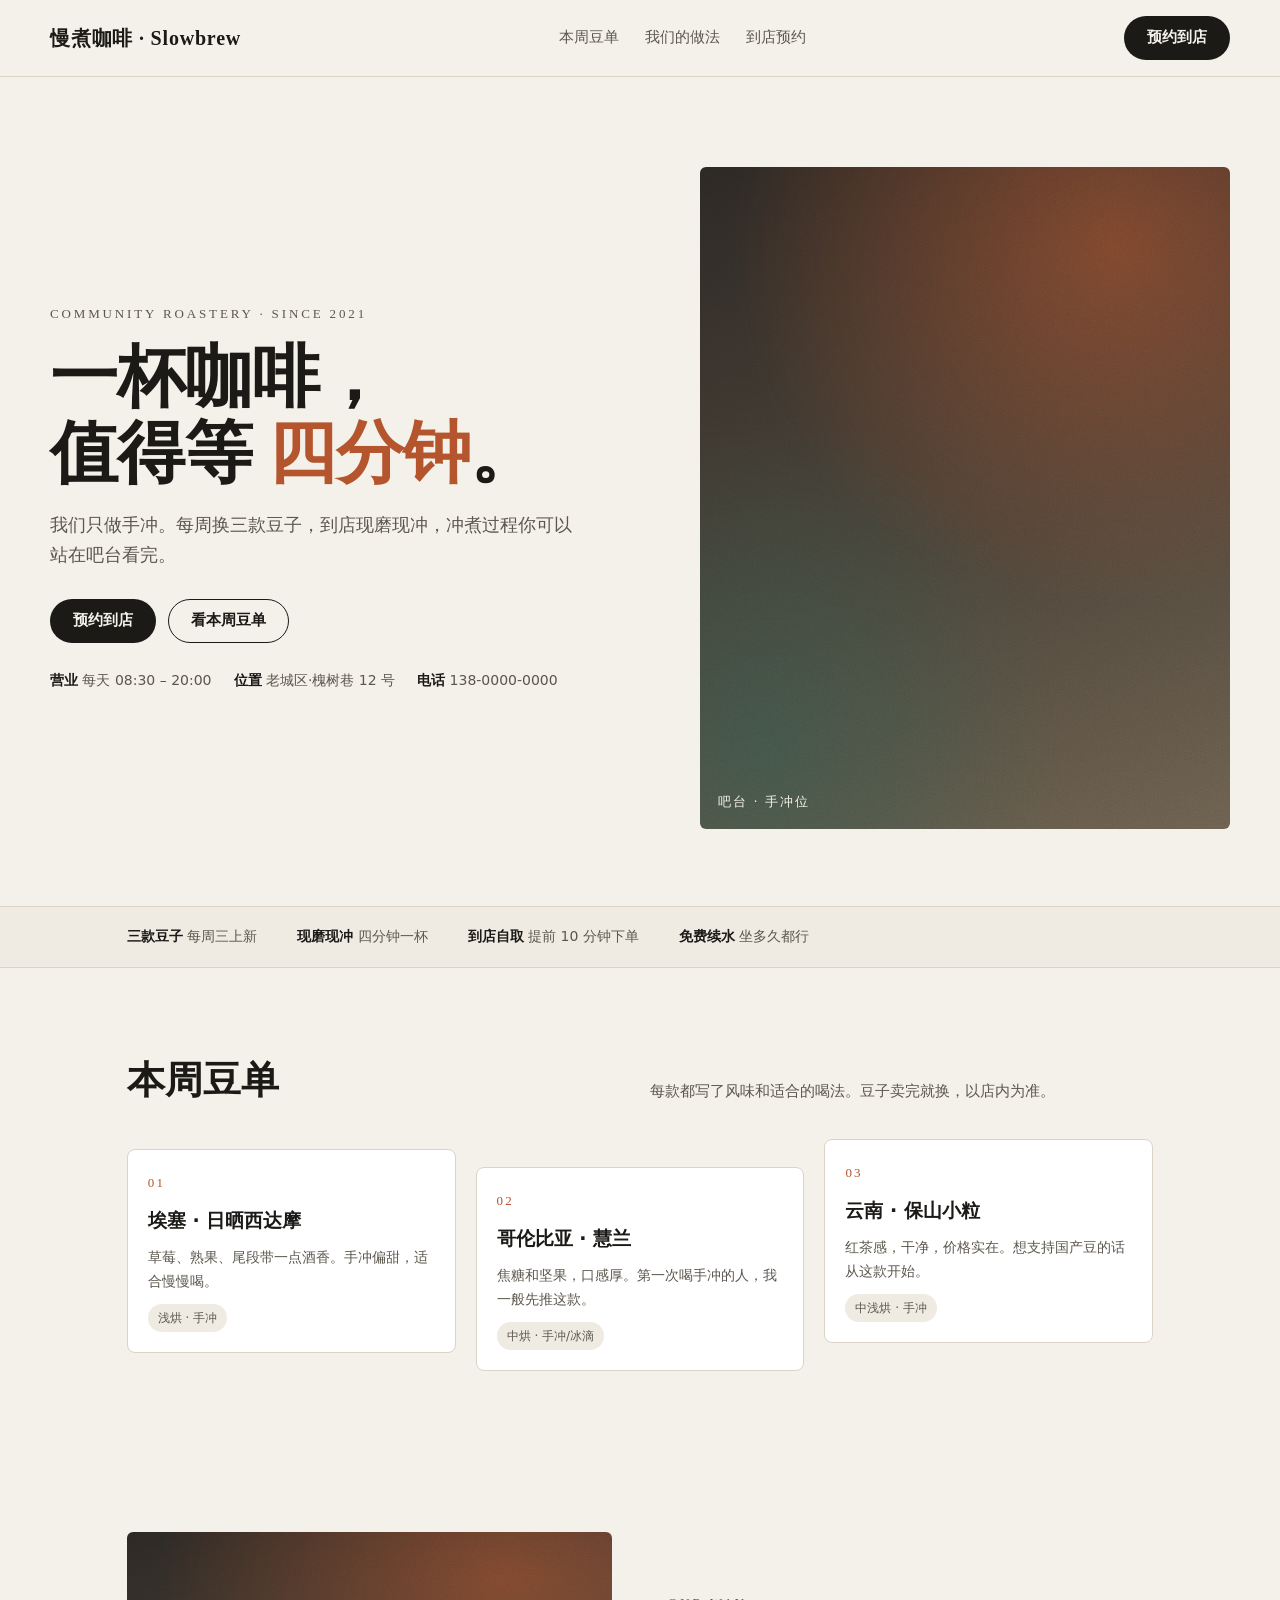
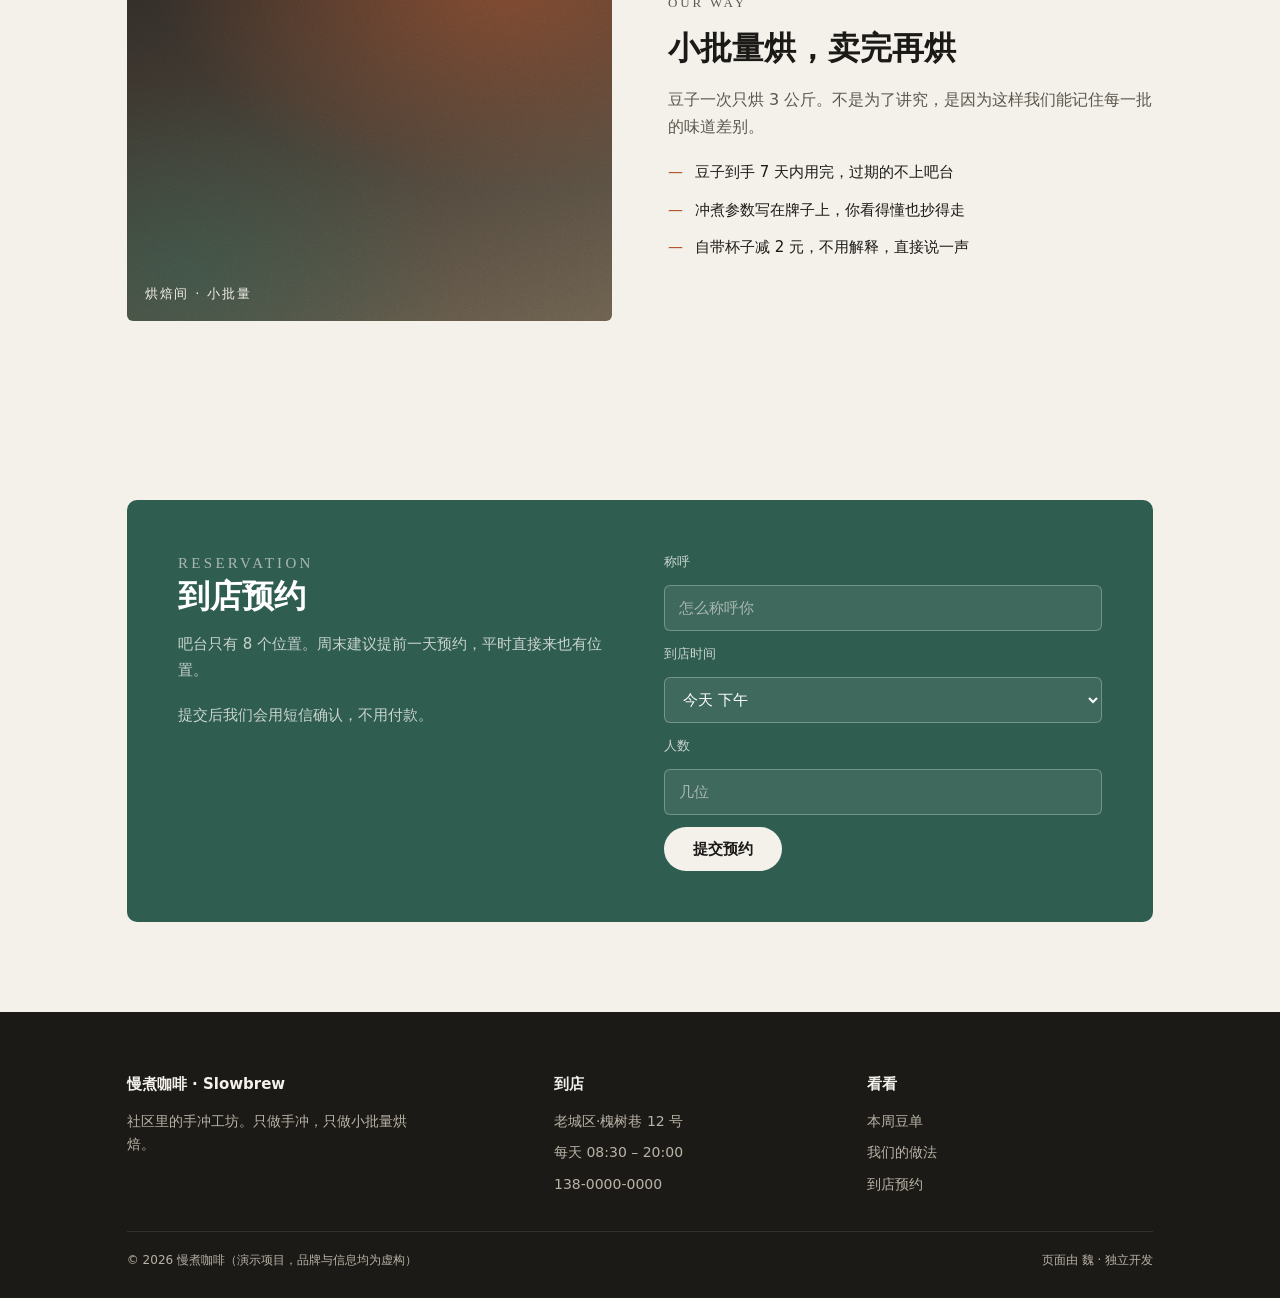
==== 01-cafe/index.html @ 47a8a224 "浣滃搧闆嗭細4 涓紨绀洪」鐩紙闂ㄥ簵鍗曢〉 / 浼佷笟瀹樼綉 / 娴忚鍣ㄦ彃浠?/ 寰俊灏忕▼搴忥級" ====
<!doctype html>
<html lang="zh-CN">
<head>
<meta charset="utf-8">
<meta name="viewport" content="width=device-width, initial-scale=1">
<title>慢煮咖啡 · 社区手冲工坊</title>
<meta name="description" content="慢煮咖啡，社区里的手冲工坊。每周三款豆子，到店可现磨现冲。">
<style>
/* Hallmark · 预检自评 P5 H4 E5 S4 R5 V5 —— 无编造数据、无假 chrome、四档宽度可读 */
:root{
  --paper:#F4F1EA; --ink:#1B1A17; --ink-soft:#5C574E; --line:#DAD3C6;
  --terra:#B4552D; --moss:#2F5D50; --card:#FFFFFF;
  --pad-x:clamp(20px,6vw,88px);
  --font-sans:"Microsoft YaHei","PingFang SC","Noto Sans SC",system-ui,sans-serif;
  --font-serif:Georgia,"Songti SC","SimSun",serif;
}
*{margin:0;padding:0;box-sizing:border-box}
html,body{overflow-x:clip}
body{background:var(--paper);color:var(--ink);font-family:var(--font-sans);line-height:1.7;-webkit-font-smoothing:antialiased}
img,svg{display:block;max-width:100%}
a{color:inherit}

.wrap{max-width:1180px;margin:0 auto;padding:0 var(--pad-x)}
.eyebrow{font-family:var(--font-serif);font-size:13px;letter-spacing:.22em;text-transform:uppercase;color:var(--ink-soft)}

/* 顶部 */
header{position:sticky;top:0;z-index:20;background:rgba(244,241,234,.92);backdrop-filter:blur(8px);border-bottom:1px solid var(--line)}
.bar{display:flex;align-items:center;justify-content:space-between;gap:16px;padding:16px 0}
.brand{font-family:var(--font-serif);font-size:20px;letter-spacing:.04em;font-weight:700}
.nav{display:flex;gap:26px;font-size:15px}
.nav a{text-decoration:none;color:var(--ink-soft)}
.nav a:hover{color:var(--terra)}
.btn{display:inline-flex;align-items:center;justify-content:center;min-height:44px;padding:0 22px;border-radius:999px;
  font-size:15px;font-weight:700;text-decoration:none;border:1px solid transparent;white-space:nowrap;transition:.18s}
.btn-solid{background:var(--ink);color:var(--paper)}
.btn-solid:hover{background:var(--terra)}
.btn-ghost{border-color:var(--ink);color:var(--ink)}
.btn-ghost:hover{border-color:var(--terra);color:var(--terra)}

/* 首屏：不对称两栏 */
.hero{display:grid;grid-template-columns:minmax(0,1.05fr) minmax(0,.95fr);gap:clamp(24px,5vw,64px);align-items:center;
  padding:clamp(40px,7vw,96px) 0 clamp(36px,6vw,84px)}
.hero h1{font-family:var(--font-serif);font-weight:700;font-size:clamp(34px,6.2vw,68px);line-height:1.12;letter-spacing:-.01em;
  overflow-wrap:anywhere;min-width:0;margin:14px 0 18px}
.hero h1 .mark{color:var(--terra)}
.lede{font-size:clamp(15px,1.6vw,18px);color:var(--ink-soft);max-width:46ch}
.actions{display:flex;flex-wrap:wrap;gap:12px;margin-top:28px}
.meta{margin-top:26px;font-size:14px;color:var(--ink-soft);display:flex;flex-wrap:wrap;gap:10px 22px}
.meta b{color:var(--ink);font-weight:700}

/* 咖啡"照片"位：CSS 画的可替换图块 */
.shot{position:relative;border-radius:6px;overflow:hidden;background:
  radial-gradient(120% 90% at 78% 12%,rgba(180,85,45,.55),transparent 60%),
  radial-gradient(90% 80% at 12% 88%,rgba(47,93,80,.5),transparent 62%),
  linear-gradient(160deg,#2B2723,#4A4238 55%,#6B5F4E)}
.shot::after{content:"";position:absolute;inset:0;opacity:.22;mix-blend-mode:overlay;
  background-image:url("data:image/svg+xml;utf8,<svg xmlns='http://www.w3.org/2000/svg' width='180' height='180'><filter id='n'><feTurbulence type='fractalNoise' baseFrequency='.9' numOctaves='3'/><feColorMatrix type='saturate' values='0'/></filter><rect width='180' height='180' filter='url(%23n)' opacity='1'/></svg>")}
.shot.tall{aspect-ratio:4/5}
.shot .cap{position:absolute;left:18px;bottom:16px;color:#F4F1EA;font-size:13px;letter-spacing:.14em;z-index:2}

/* 信息条 */
.strip{border-top:1px solid var(--line);border-bottom:1px solid var(--line);background:#EFEBE2}
.strip ul{display:flex;flex-wrap:wrap;gap:14px 40px;list-style:none;padding:18px 0;font-size:14px;color:var(--ink-soft)}
.strip b{color:var(--ink)}

/* 通用小节 */
section{padding:clamp(48px,7vw,96px) 0}
.head{display:grid;grid-template-columns:minmax(0,1fr) minmax(0,1fr);gap:20px;align-items:end;margin-bottom:clamp(24px,4vw,44px)}
.head h2{font-family:var(--font-serif);font-size:clamp(24px,3.4vw,38px);line-height:1.25;font-weight:700;overflow-wrap:anywhere;min-width:0}
.head p{color:var(--ink-soft);font-size:15px}

/* 招牌：错落卡片 */
.menu{display:grid;grid-template-columns:repeat(3,minmax(0,1fr));gap:20px}
.item{background:var(--card);border:1px solid var(--line);border-radius:8px;padding:22px 20px 20px;display:flex;flex-direction:column;gap:10px}
.item .num{font-family:var(--font-serif);font-size:13px;color:var(--terra);letter-spacing:.16em}
.item h3{font-size:19px;font-weight:800}
.item p{font-size:14px;color:var(--ink-soft);flex:1}
.item .tag{align-self:flex-start;font-size:12px;padding:4px 10px;border-radius:999px;background:#EFEBE2;color:var(--ink-soft)}
.item:nth-child(2){transform:translateY(18px)}
.item:nth-child(3){transform:translateY(-10px)}

/* 两栏理念 */
.split{display:grid;grid-template-columns:minmax(0,1fr) minmax(0,1fr);gap:clamp(24px,5vw,56px);align-items:center}
.split h2{font-family:var(--font-serif);font-size:clamp(22px,3vw,32px);line-height:1.3;margin-bottom:16px}
.split p{color:var(--ink-soft);margin-bottom:14px}
.list{list-style:none;display:grid;gap:12px;margin-top:20px}
.list li{display:flex;gap:12px;font-size:15px}
.list li::before{content:"—";color:var(--terra);flex:none}

/* 预约 */
.book{background:var(--moss);color:#EDF1EC;border-radius:10px;padding:clamp(26px,4vw,52px);display:grid;
  grid-template-columns:minmax(0,1fr) minmax(0,1fr);gap:clamp(22px,4vw,48px)}
.book h2{font-family:var(--font-serif);font-size:clamp(22px,3vw,32px);line-height:1.3;margin-bottom:14px;color:#fff}
.book p{color:#C9D4CE;font-size:15px}
.form{display:grid;gap:12px}
.form label{font-size:13px;color:#C9D4CE}
.form input,.form select{width:100%;min-height:46px;padding:0 14px;border-radius:6px;border:1px solid rgba(255,255,255,.28);
  background:rgba(255,255,255,.08);color:#fff;font-family:var(--font-sans);font-size:15px}
.form input::placeholder{color:#A9B7B1}
.form .btn-solid{background:#F4F1EA;color:#1B1A17;justify-self:start;padding:0 28px}
.note{font-size:12px;color:#A9B7B1}

footer{background:#1B1A17;color:#B9B2A5;padding:clamp(34px,5vw,60px) 0 28px}
.fgrid{display:grid;grid-template-columns:minmax(0,1.4fr) minmax(0,1fr) minmax(0,1fr);gap:26px}
footer h4{color:#F4F1EA;font-size:15px;margin-bottom:12px}
footer a{color:#B9B2A5;text-decoration:none}
footer a:hover{color:#F4F1EA}
.flist{list-style:none;display:grid;gap:8px;font-size:14px}
.fbase{margin-top:34px;padding-top:18px;border-top:1px solid #34302A;font-size:12px;display:flex;justify-content:space-between;gap:14px;flex-wrap:wrap}

@media (max-width:860px){
  .hero,.split,.book,.head{grid-template-columns:minmax(0,1fr)}
  .menu{grid-template-columns:minmax(0,1fr)}
  .item:nth-child(2),.item:nth-child(3){transform:none}
  .shot.tall{aspect-ratio:16/10}
  .nav{display:none}
  .fgrid{grid-template-columns:minmax(0,1fr)}
}
</style>
</head>
<body>

<header>
  <div class="wrap bar">
    <div class="brand">慢煮咖啡 · Slowbrew</div>
    <nav class="nav">
      <a href="#menu">本周豆单</a>
      <a href="#about">我们的做法</a>
      <a href="#book">到店预约</a>
    </nav>
    <a class="btn btn-solid" href="#book">预约到店</a>
  </div>
</header>

<main>
  <div class="wrap hero">
    <div>
      <p class="eyebrow">Community Roastery · Since 2021</p>
      <h1>一杯咖啡，<br>值得等 <span class="mark">四分钟</span>。</h1>
      <p class="lede">我们只做手冲。每周换三款豆子，到店现磨现冲，冲煮过程你可以站在吧台看完。</p>
      <div class="actions">
        <a class="btn btn-solid" href="#book">预约到店</a>
        <a class="btn btn-ghost" href="#menu">看本周豆单</a>
      </div>
      <div class="meta">
        <span><b>营业</b> 每天 08:30 – 20:00</span>
        <span><b>位置</b> 老城区·槐树巷 12 号</span>
        <span><b>电话</b> 138-0000-0000</span>
      </div>
    </div>
    <figure class="shot tall"><figcaption class="cap">吧台 · 手冲位</figcaption></figure>
  </div>

  <div class="strip">
    <div class="wrap">
      <ul>
        <li><b>三款豆子</b> 每周三上新</li>
        <li><b>现磨现冲</b> 四分钟一杯</li>
        <li><b>到店自取</b> 提前 10 分钟下单</li>
        <li><b>免费续水</b> 坐多久都行</li>
      </ul>
    </div>
  </div>

  <section id="menu">
    <div class="wrap">
      <div class="head">
        <h2>本周豆单</h2>
        <p>每款都写了风味和适合的喝法。豆子卖完就换，以店内为准。</p>
      </div>
      <div class="menu">
        <article class="item">
          <span class="num">01</span>
          <h3>埃塞 · 日晒西达摩</h3>
          <p>草莓、熟果、尾段带一点酒香。手冲偏甜，适合慢慢喝。</p>
          <span class="tag">浅烘 · 手冲</span>
        </article>
        <article class="item">
          <span class="num">02</span>
          <h3>哥伦比亚 · 慧兰</h3>
          <p>焦糖和坚果，口感厚。第一次喝手冲的人，我一般先推这款。</p>
          <span class="tag">中烘 · 手冲/冰滴</span>
        </article>
        <article class="item">
          <span class="num">03</span>
          <h3>云南 · 保山小粒</h3>
          <p>红茶感，干净，价格实在。想支持国产豆的话从这款开始。</p>
          <span class="tag">中浅烘 · 手冲</span>
        </article>
      </div>
    </div>
  </section>

  <section id="about">
    <div class="wrap split">
      <figure class="shot" style="aspect-ratio:5/4"><figcaption class="cap">烘焙间 · 小批量</figcaption></figure>
      <div>
        <p class="eyebrow">Our way</p>
        <h2>小批量烘，卖完再烘</h2>
        <p>豆子一次只烘 3 公斤。不是为了讲究，是因为这样我们能记住每一批的味道差别。</p>
        <ul class="list">
          <li>豆子到手 7 天内用完，过期的不上吧台</li>
          <li>冲煮参数写在牌子上，你看得懂也抄得走</li>
          <li>自带杯子减 2 元，不用解释，直接说一声</li>
        </ul>
      </div>
    </div>
  </section>

  <section id="book">
    <div class="wrap">
      <div class="book">
        <div>
          <p class="eyebrow" style="color:#A9B7B1">Reservation</p>
          <h2>到店预约</h2>
          <p>吧台只有 8 个位置。周末建议提前一天预约，平时直接来也有位置。</p>
          <p class="note" style="margin-top:20px">提交后我们会用短信确认，不用付款。</p>
        </div>
        <form class="form" onsubmit="event.preventDefault();this.querySelector('.btn-solid').textContent='已收到，稍后短信确认';">
          <label for="n">称呼</label>
          <input id="n" name="name" placeholder="怎么称呼你" required>
          <label for="t">到店时间</label>
          <select id="t" name="time">
            <option>今天 下午</option>
            <option>明天 上午</option>
            <option>明天 下午</option>
            <option>周末</option>
          </select>
          <label for="p">人数</label>
          <input id="p" name="people" inputmode="numeric" placeholder="几位" required>
          <button class="btn btn-solid" type="submit">提交预约</button>
        </form>
      </div>
    </div>
  </section>
</main>

<footer>
  <div class="wrap">
    <div class="fgrid">
      <div>
        <h4>慢煮咖啡 · Slowbrew</h4>
        <p style="font-size:14px;max-width:34ch">社区里的手冲工坊。只做手冲，只做小批量烘焙。</p>
      </div>
      <div>
        <h4>到店</h4>
        <ul class="flist">
          <li>老城区·槐树巷 12 号</li>
          <li>每天 08:30 – 20:00</li>
          <li>138-0000-0000</li>
        </ul>
      </div>
      <div>
        <h4>看看</h4>
        <ul class="flist">
          <li><a href="#menu">本周豆单</a></li>
          <li><a href="#about">我们的做法</a></li>
          <li><a href="#book">到店预约</a></li>
        </ul>
      </div>
    </div>
    <div class="fbase">
      <span>© 2026 慢煮咖啡（演示项目，品牌与信息均为虚构）</span>
      <span>页面由 魏 · 独立开发</span>
    </div>
  </div>
</footer>

</body>
</html>
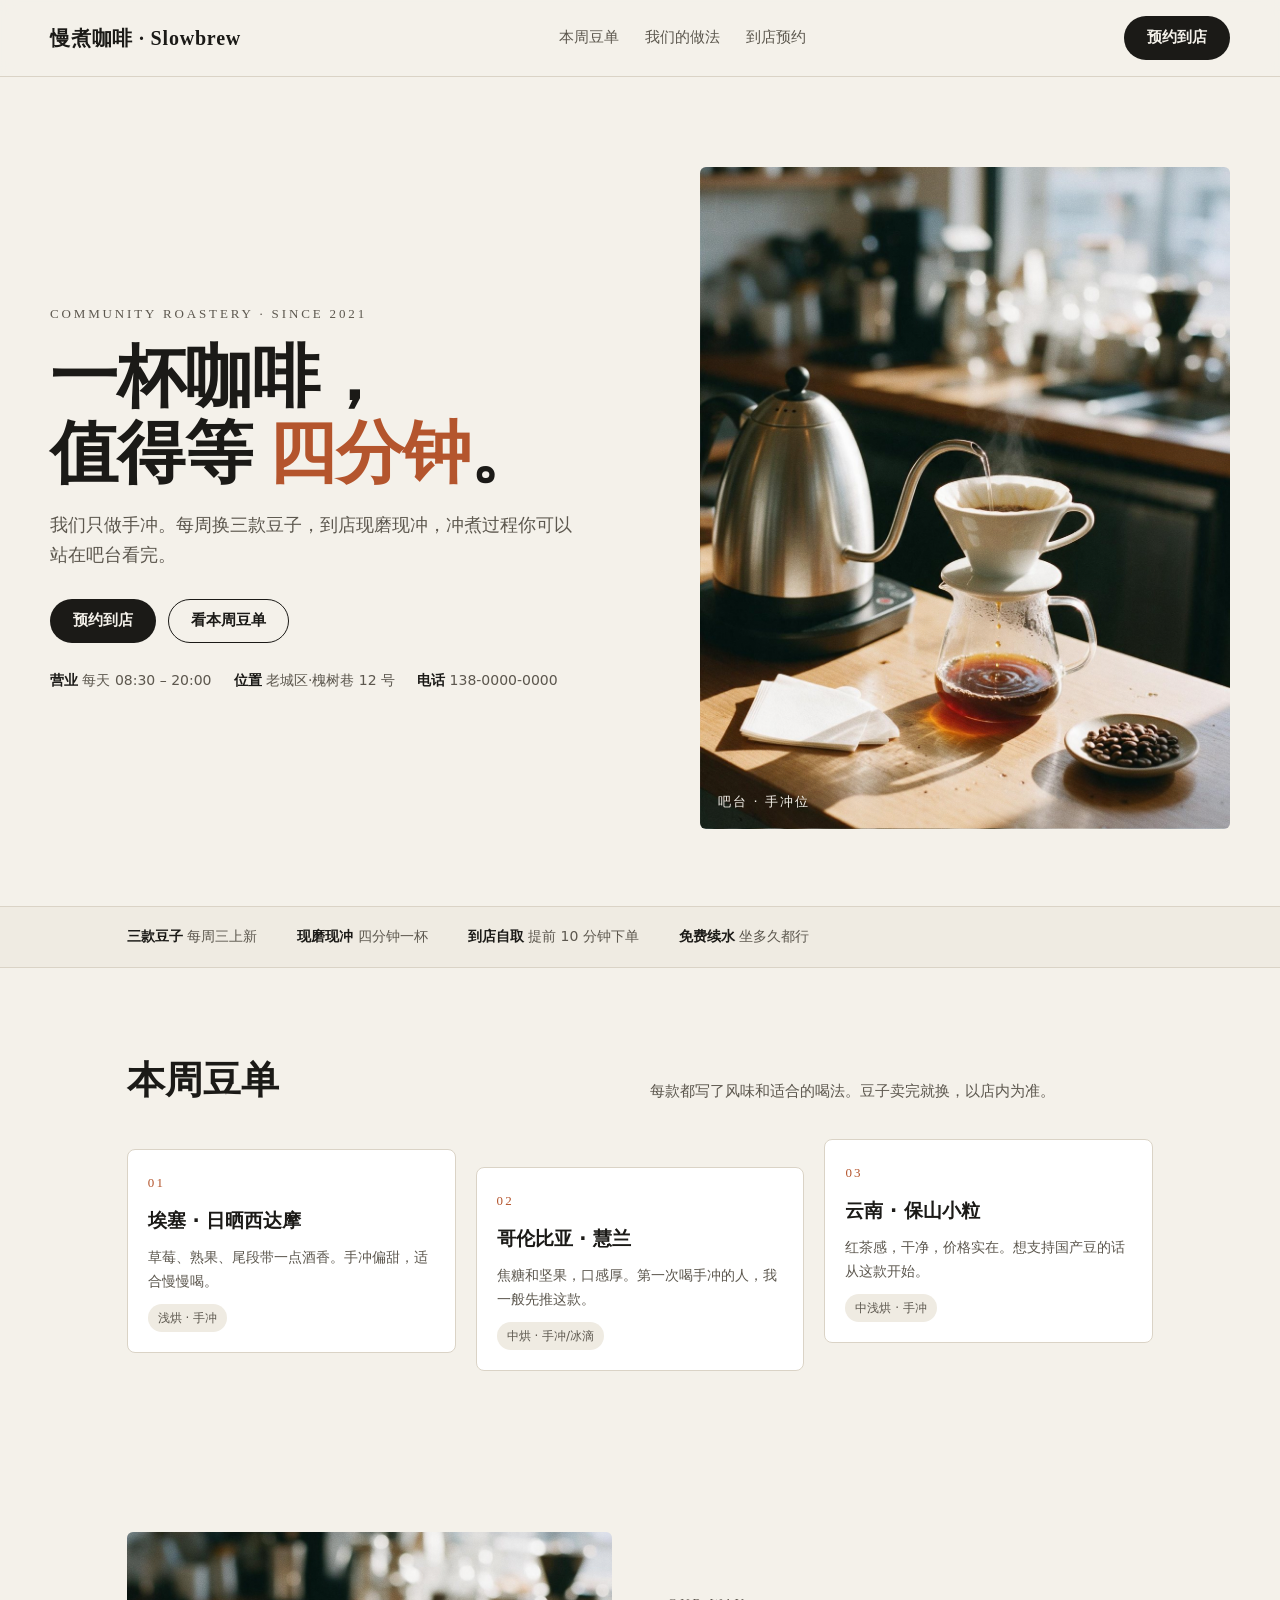
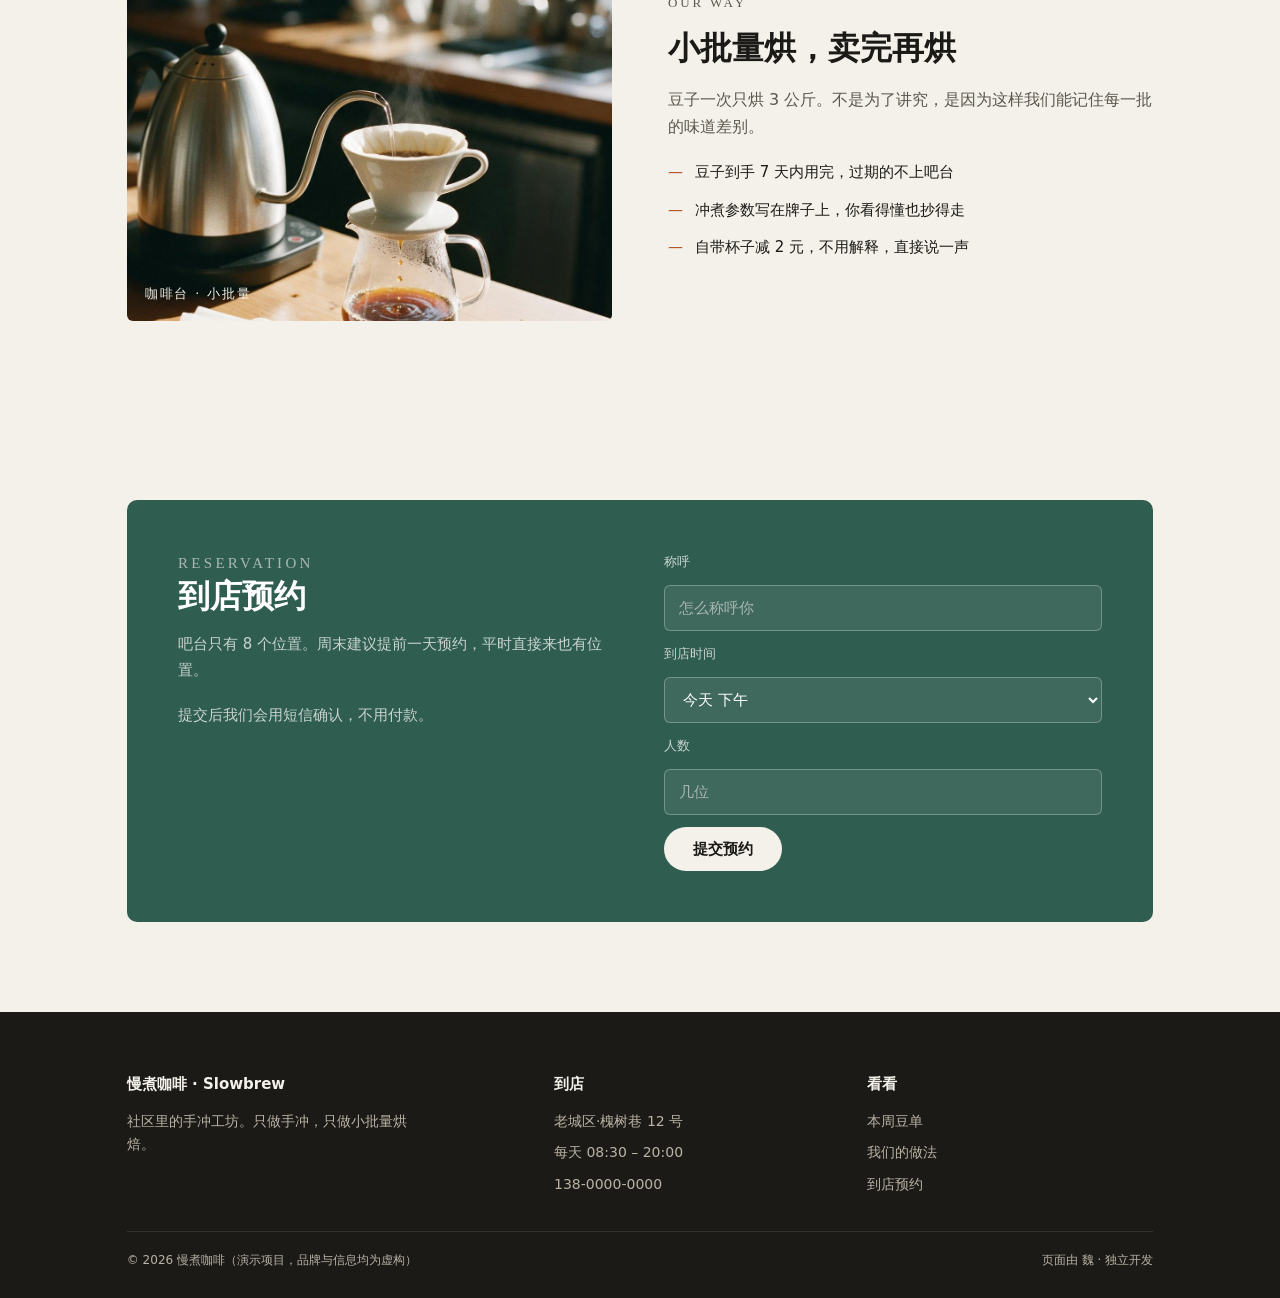
==== commit 79088eea: "浣滃搧闆嗭細4 涓紨绀洪」鐩紙闂ㄥ簵鍗曢〉 / 浼佷笟瀹樼綉 / 娴忚鍣ㄦ彃浠?/ 寰俊灏忕▼搴忥級" ====
--- a/01-cafe/index.html
+++ b/01-cafe/index.html
@@ -148,7 +148,7 @@
         <span><b>电话</b> 138-0000-0000</span>
       </div>
     </div>
-    <figure class="shot tall"><figcaption class="cap">吧台 · 手冲位</figcaption></figure>
+    <figure class="shot tall" style="background-image:url('assets/hero.jpg');background-size:cover;background-position:center"><figcaption class="cap">吧台 · 手冲位</figcaption></figure>
   </div>
 
   <div class="strip">
@@ -193,7 +193,7 @@
 
   <section id="about">
     <div class="wrap split">
-      <figure class="shot" style="aspect-ratio:5/4"><figcaption class="cap">烘焙间 · 小批量</figcaption></figure>
+      <figure class="shot" style="aspect-ratio:5/4;background-image:url('assets/room.jpg');background-size:cover;background-position:center"><figcaption class="cap">咖啡台 · 小批量</figcaption></figure>
       <div>
         <p class="eyebrow">Our way</p>
         <h2>小批量烘，卖完再烘</h2>
